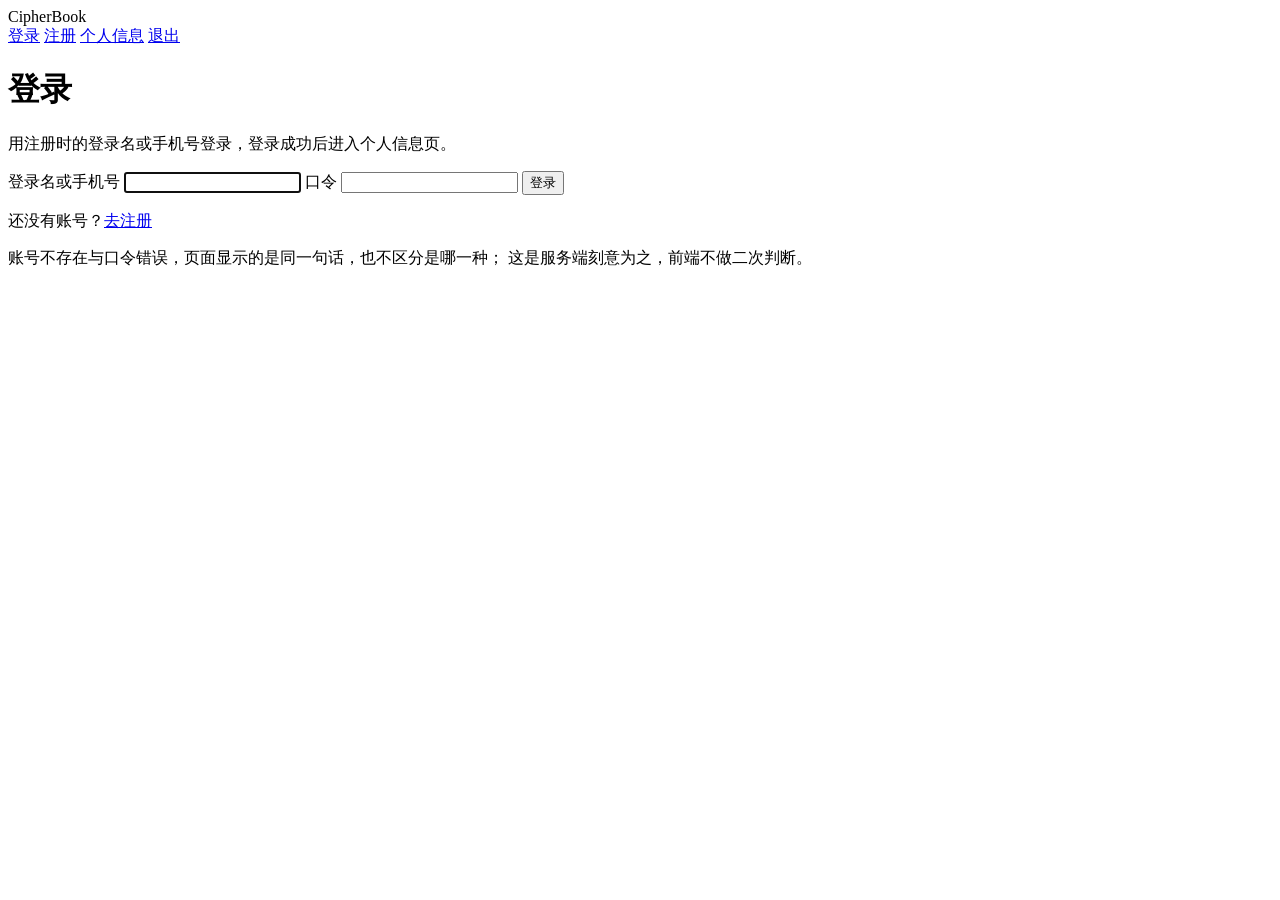
==== web/login.html @ 678e7ee7 "feat(web): 登录页，成功后带令牌进个人信息页" ====
<!DOCTYPE html>
<html lang="zh-CN">
<head>
<meta charset="utf-8">
<meta name="viewport" content="width=device-width, initial-scale=1">
<meta name="referrer" content="no-referrer">
<title>登录 · CipherBook</title>
<link rel="stylesheet" href="/assets/style.css">
</head>
<body>

<header class="topbar">
  <span class="brand">CipherBook</span>
  <nav>
    <a href="/login.html" class="on">登录</a>
    <a href="/register.html">注册</a>
    <a href="/profile.html">个人信息</a>
    <a href="/logout.html">退出</a>
  </nav>
</header>

<main>
  <div class="card">
    <h1>登录</h1>
    <p class="sub">用注册时的登录名或手机号登录，登录成功后进入个人信息页。</p>

    <form id="loginForm">
      <label for="account">登录名或手机号</label>
      <input id="account" name="account" type="text" autocomplete="username"
             required autofocus>

      <label for="password">口令</label>
      <input id="password" name="password" type="password"
             autocomplete="current-password" required>

      <button type="submit" id="submitBtn">登录</button>
    </form>

    <p id="msg" class="msg" role="alert" aria-live="polite"></p>
    <p id="meta" class="meta"></p>

    <p class="foot">还没有账号？<a href="/register.html">去注册</a></p>
  </div>

  <p class="note">
    账号不存在与口令错误，页面显示的是同一句话，也不区分是哪一种；
    这是服务端刻意为之，前端不做二次判断。
  </p>
</main>

<script src="/assets/api.js"></script>
<script>
(function () {
  "use strict";
  var CB = window.CipherBook;
  var form = document.getElementById("loginForm");
  var btn = document.getElementById("submitBtn");
  var msg = document.getElementById("msg");
  var meta = document.getElementById("meta");

  form.addEventListener("submit", function (event) {
    event.preventDefault();
    CB.clearMsg(msg, meta);

    /* 只判空，不做格式拦截：格式与安全判断都在服务端，
       前端拦下来只会让人误以为前端做了校验。 */
    var account = document.getElementById("account").value.trim();
    var password = document.getElementById("password").value;
    if (!account || !password) {
      CB.showError(msg, meta, { status: 400, data: null }, "请填写登录名和口令");
      return;
    }

    CB.withBusy(btn, function () {
      return CB.request("/api/auth/login", {
        method: "POST",
        auth: false,
        body: { account: account, password: password }
      });
    }).then(function (res) {
      if (!res.ok) {
        CB.showError(msg, meta, res);
        return;
      }
      CB.setToken(res.data.accessToken);
      window.location.href = "/profile.html";
    }).catch(function (err) {
      CB.showError(msg, meta, { status: 0, data: null }, err.message);
    });
  });
})();
</script>
</body>
</html>
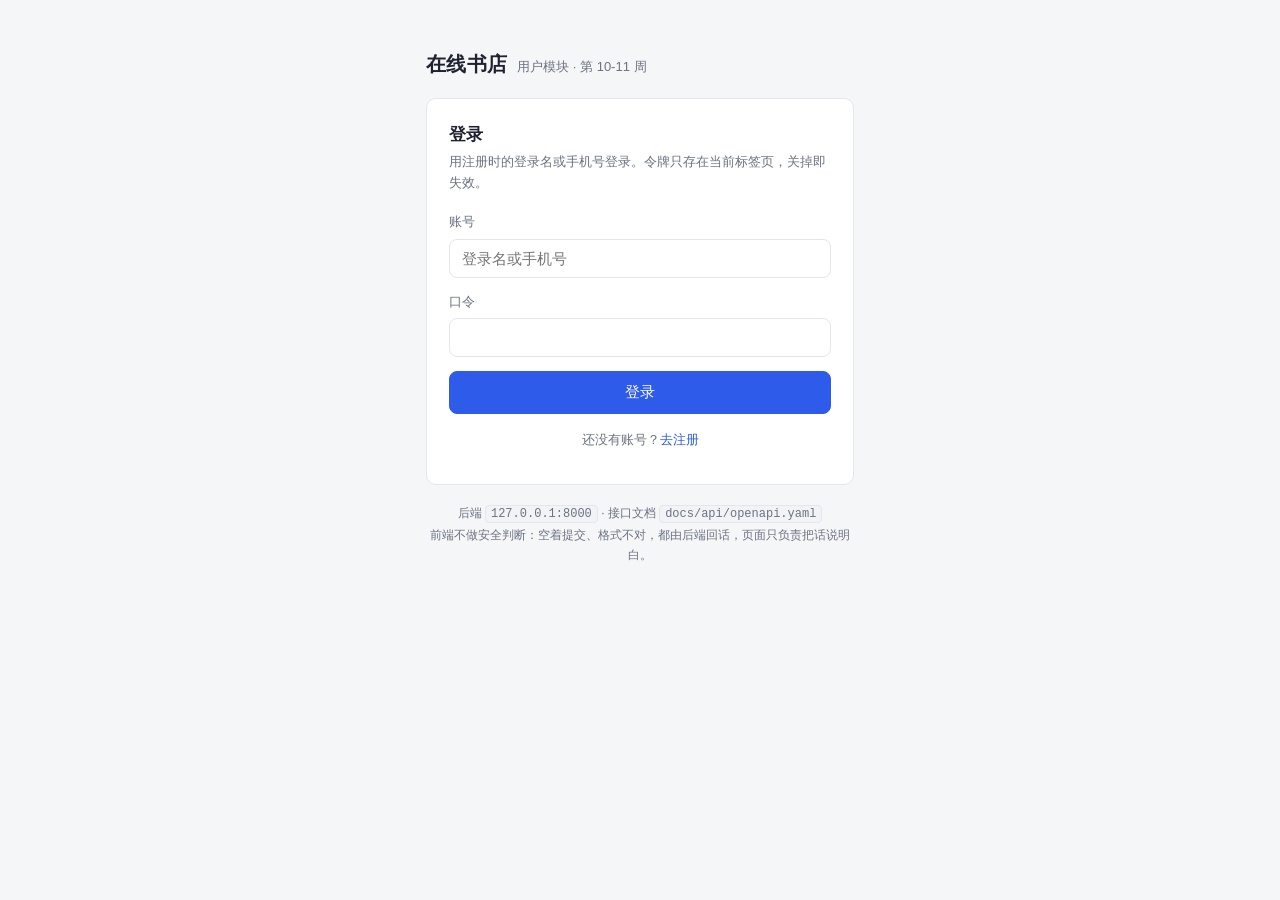
==== commit 3221bc94: "feat(week10-11): 用户模块可演示原型、五类安全测试、接口文档与 II 阶段交接 用户模块补齐 - 新增 src/user/auth.py：require_auth() 为唯一鉴权入口，" ====
--- a/web/login.html
+++ b/web/login.html
@@ -3,92 +3,46 @@
 <head>
 <meta charset="utf-8">
 <meta name="viewport" content="width=device-width, initial-scale=1">
-<meta name="referrer" content="no-referrer">
-<title>登录 · CipherBook</title>
-<link rel="stylesheet" href="/assets/style.css">
+<meta http-equiv="Content-Security-Policy" content="default-src 'none'; script-src 'self'; style-src 'self'; img-src 'self' data:; connect-src http://127.0.0.1:8000 http://localhost:8000; form-action 'none'; base-uri 'none'">
+<title>登录 · 在线书店</title>
+<link rel="stylesheet" href="css/app.css">
 </head>
 <body>
+<main class="wrap">
+  <div class="brand">
+    <h1>在线书店</h1>
+    <span>用户模块 · 第 10-11 周</span>
+  </div>
 
-<header class="topbar">
-  <span class="brand">CipherBook</span>
-  <nav>
-    <a href="/login.html" class="on">登录</a>
-    <a href="/register.html">注册</a>
-    <a href="/profile.html">个人信息</a>
-    <a href="/logout.html">退出</a>
-  </nav>
-</header>
+  <section class="card">
+    <h2>登录</h2>
+    <p class="hint">用注册时的登录名或手机号登录。令牌只存在当前标签页，关掉即失效。</p>
 
-<main>
-  <div class="card">
-    <h1>登录</h1>
-    <p class="sub">用注册时的登录名或手机号登录，登录成功后进入个人信息页。</p>
+    <div id="banner" class="banner" role="alert"></div>
 
-    <form id="loginForm">
-      <label for="account">登录名或手机号</label>
-      <input id="account" name="account" type="text" autocomplete="username"
-             required autofocus>
-
-      <label for="password">口令</label>
-      <input id="password" name="password" type="password"
-             autocomplete="current-password" required>
-
-      <button type="submit" id="submitBtn">登录</button>
+    <form id="login-form" novalidate>
+      <div class="field">
+        <label for="account">账号</label>
+        <input id="account" name="account" type="text" autocomplete="username"
+               spellcheck="false" placeholder="登录名或手机号">
+      </div>
+      <div class="field">
+        <label for="password">口令</label>
+        <input id="password" name="password" type="password" autocomplete="current-password">
+      </div>
+      <button id="submit" type="submit">登录</button>
     </form>
 
-    <p id="msg" class="msg" role="alert" aria-live="polite"></p>
-    <p id="meta" class="meta"></p>
+    <p class="alt">还没有账号？<a href="register.html">去注册</a></p>
+  </section>
 
-    <p class="foot">还没有账号？<a href="/register.html">去注册</a></p>
-  </div>
-
-  <p class="note">
-    账号不存在与口令错误，页面显示的是同一句话，也不区分是哪一种；
-    这是服务端刻意为之，前端不做二次判断。
+  <p class="foot">
+    后端 <code>127.0.0.1:8000</code> · 接口文档 <code>docs/api/openapi.yaml</code><br>
+    前端不做安全判断：空着提交、格式不对，都由后端回话，页面只负责把话说明白。
   </p>
 </main>
 
-<script src="/assets/api.js"></script>
-<script>
-(function () {
-  "use strict";
-  var CB = window.CipherBook;
-  var form = document.getElementById("loginForm");
-  var btn = document.getElementById("submitBtn");
-  var msg = document.getElementById("msg");
-  var meta = document.getElementById("meta");
-
-  form.addEventListener("submit", function (event) {
-    event.preventDefault();
-    CB.clearMsg(msg, meta);
-
-    /* 只判空，不做格式拦截：格式与安全判断都在服务端，
-       前端拦下来只会让人误以为前端做了校验。 */
-    var account = document.getElementById("account").value.trim();
-    var password = document.getElementById("password").value;
-    if (!account || !password) {
-      CB.showError(msg, meta, { status: 400, data: null }, "请填写登录名和口令");
-      return;
-    }
-
-    CB.withBusy(btn, function () {
-      return CB.request("/api/auth/login", {
-        method: "POST",
-        auth: false,
-        body: { account: account, password: password }
-      });
-    }).then(function (res) {
-      if (!res.ok) {
-        CB.showError(msg, meta, res);
-        return;
-      }
-      CB.setToken(res.data.accessToken);
-      window.location.href = "/profile.html";
-    }).catch(function (err) {
-      CB.showError(msg, meta, { status: 0, data: null }, err.message);
-    });
-  });
-})();
-</script>
+<script src="js/api.js"></script>
+<script src="js/login.js"></script>
 </body>
 </html>
--- a/web/css/app.css
+++ b/web/css/app.css
@@ -0,0 +1,229 @@
+/* 用户模块前端样式：单文件，无框架、无 CDN。
+   刻意不用内联样式，页面里也没有内联脚本——两者都被 CSP 的
+   `style-src 'self'` / `script-src 'self'` 挡住，现场演示时 DevTools 里能直接看到。 */
+
+:root {
+  --bg: #f5f6f8;
+  --panel: #ffffff;
+  --ink: #1f2330;
+  --muted: #6b7280;
+  --line: #e3e6ec;
+  --brand: #2f5bea;
+  --brand-dark: #2347bd;
+  --danger: #b42318;
+  --danger-bg: #fef3f2;
+  --ok: #067647;
+  --ok-bg: #ecfdf3;
+  --warn-bg: #fffaeb;
+  --warn-ink: #93370d;
+  --radius: 10px;
+}
+
+* { box-sizing: border-box; }
+
+html, body {
+  margin: 0;
+  padding: 0;
+  background: var(--bg);
+  color: var(--ink);
+  font-family: -apple-system, BlinkMacSystemFont, "Segoe UI", "Microsoft YaHei",
+    "PingFang SC", "Hiragino Sans GB", sans-serif;
+  font-size: 15px;
+  line-height: 1.6;
+}
+
+.wrap {
+  max-width: 460px;
+  margin: 48px auto 64px;
+  padding: 0 16px;
+}
+
+.wrap.wide { max-width: 720px; }
+
+.brand {
+  display: flex;
+  align-items: baseline;
+  gap: 10px;
+  margin-bottom: 18px;
+}
+
+.brand h1 {
+  font-size: 20px;
+  margin: 0;
+  letter-spacing: 0.3px;
+}
+
+.brand span {
+  color: var(--muted);
+  font-size: 13px;
+}
+
+.card {
+  background: var(--panel);
+  border: 1px solid var(--line);
+  border-radius: var(--radius);
+  padding: 22px 22px 20px;
+}
+
+.card + .card { margin-top: 14px; }
+
+.card h2 {
+  font-size: 17px;
+  margin: 0 0 4px;
+}
+
+.card p.hint {
+  margin: 0 0 18px;
+  color: var(--muted);
+  font-size: 13px;
+}
+
+.field { margin-bottom: 14px; }
+
+.field label {
+  display: block;
+  font-size: 13px;
+  color: var(--muted);
+  margin-bottom: 6px;
+}
+
+.field label .opt {
+  color: #9aa1ae;
+  font-weight: normal;
+}
+
+.field input {
+  width: 100%;
+  padding: 10px 12px;
+  font-size: 15px;
+  color: var(--ink);
+  background: #fff;
+  border: 1px solid var(--line);
+  border-radius: 8px;
+  outline: none;
+}
+
+.field input:focus {
+  border-color: var(--brand);
+  box-shadow: 0 0 0 3px rgba(47, 91, 234, 0.12);
+}
+
+.field .note {
+  margin-top: 5px;
+  font-size: 12px;
+  color: #9aa1ae;
+}
+
+button, .btn {
+  display: inline-block;
+  width: 100%;
+  padding: 11px 14px;
+  font-size: 15px;
+  font-family: inherit;
+  color: #fff;
+  background: var(--brand);
+  border: 1px solid var(--brand);
+  border-radius: 8px;
+  cursor: pointer;
+  text-align: center;
+  text-decoration: none;
+}
+
+button:hover, .btn:hover { background: var(--brand-dark); border-color: var(--brand-dark); }
+button:disabled { opacity: 0.6; cursor: default; }
+
+.btn.ghost {
+  color: var(--ink);
+  background: #fff;
+  border-color: var(--line);
+}
+.btn.ghost:hover { background: #f3f4f7; }
+
+.actions { display: flex; gap: 10px; margin-top: 6px; }
+.actions > * { flex: 1; }
+
+.alt {
+  margin-top: 16px;
+  text-align: center;
+  font-size: 13px;
+  color: var(--muted);
+}
+.alt a { color: var(--brand); text-decoration: none; }
+.alt a:hover { text-decoration: underline; }
+
+.banner {
+  display: none;
+  margin-bottom: 16px;
+  padding: 10px 12px;
+  font-size: 13px;
+  border-radius: 8px;
+  border: 1px solid transparent;
+  white-space: pre-wrap;
+  word-break: break-word;
+}
+.banner.show { display: block; }
+.banner.error { color: var(--danger); background: var(--danger-bg); border-color: #fecdca; }
+.banner.ok { color: var(--ok); background: var(--ok-bg); border-color: #abefc6; }
+.banner.warn { color: var(--warn-ink); background: var(--warn-bg); border-color: #fedf89; }
+
+/* 个人信息：键值表 */
+.kv {
+  margin: 0;
+  display: grid;
+  grid-template-columns: 116px 1fr;
+  row-gap: 0;
+}
+
+.kv dt {
+  margin: 0;
+  padding: 9px 0;
+  color: var(--muted);
+  font-size: 13px;
+  border-top: 1px solid var(--line);
+}
+
+.kv dd {
+  margin: 0;
+  padding: 9px 0;
+  border-top: 1px solid var(--line);
+  word-break: break-all;
+  font-variant-numeric: tabular-nums;
+}
+
+.kv dt:first-of-type, .kv dd:first-of-type { border-top: none; }
+
+.tag {
+  display: inline-block;
+  padding: 1px 8px;
+  font-size: 12px;
+  border-radius: 999px;
+  background: var(--ok-bg);
+  color: var(--ok);
+  border: 1px solid #abefc6;
+}
+
+.foot {
+  margin-top: 18px;
+  color: var(--muted);
+  font-size: 12px;
+  text-align: center;
+  line-height: 1.7;
+}
+
+code {
+  font-family: "JetBrains Mono", Consolas, "Courier New", monospace;
+  font-size: 12px;
+  background: #f1f3f7;
+  border: 1px solid var(--line);
+  border-radius: 4px;
+  padding: 1px 5px;
+}
+
+.muted { color: var(--muted); }
+
+.trace {
+  display: block;
+  margin-top: 6px;
+  font-size: 11px;
+  color: #9aa1ae;
+}
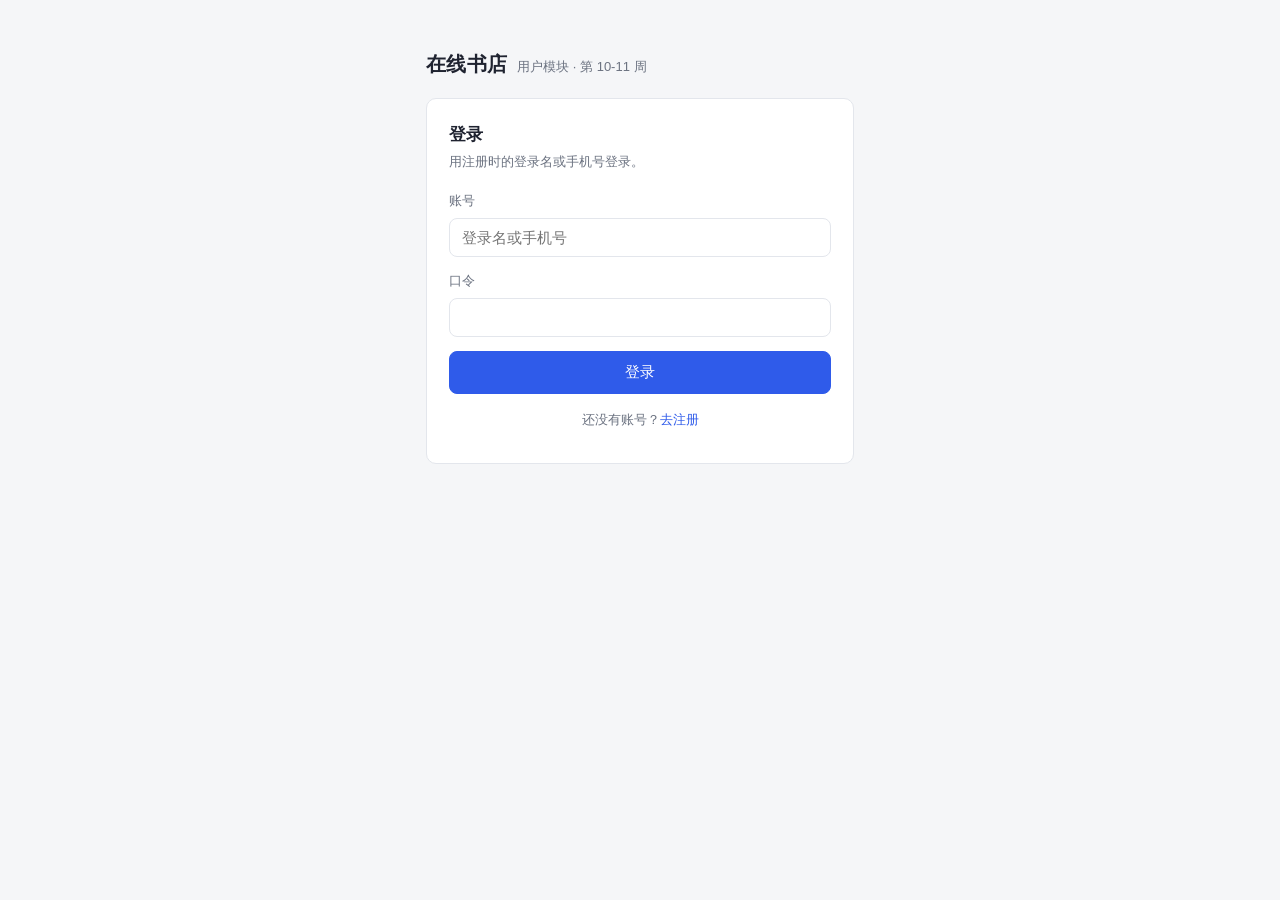
==== commit 08a8ad10: "refactor(web): 去掉页面上的解说文字与多余跳转页，时间按本地时区显示 - 删 `web/index.html`：任务书只要四个页面，`serve.py` 的默认页本来就是   `logi" ====
--- a/web/login.html
+++ b/web/login.html
@@ -16,7 +16,7 @@
 
   <section class="card">
     <h2>登录</h2>
-    <p class="hint">用注册时的登录名或手机号登录。令牌只存在当前标签页，关掉即失效。</p>
+    <p class="hint">用注册时的登录名或手机号登录。</p>
 
     <div id="banner" class="banner" role="alert"></div>
 
@@ -36,10 +36,6 @@
     <p class="alt">还没有账号？<a href="register.html">去注册</a></p>
   </section>
 
-  <p class="foot">
-    后端 <code>127.0.0.1:8000</code> · 接口文档 <code>docs/api/openapi.yaml</code><br>
-    前端不做安全判断：空着提交、格式不对，都由后端回话，页面只负责把话说明白。
-  </p>
 </main>
 
 <script src="js/api.js"></script>
--- a/web/css/app.css
+++ b/web/css/app.css
@@ -108,11 +108,6 @@
   box-shadow: 0 0 0 3px rgba(47, 91, 234, 0.12);
 }
 
-.field .note {
-  margin-top: 5px;
-  font-size: 12px;
-  color: #9aa1ae;
-}
 
 button, .btn {
   display: inline-block;
@@ -202,13 +197,6 @@
   border: 1px solid #abefc6;
 }
 
-.foot {
-  margin-top: 18px;
-  color: var(--muted);
-  font-size: 12px;
-  text-align: center;
-  line-height: 1.7;
-}
 
 code {
   font-family: "JetBrains Mono", Consolas, "Courier New", monospace;
